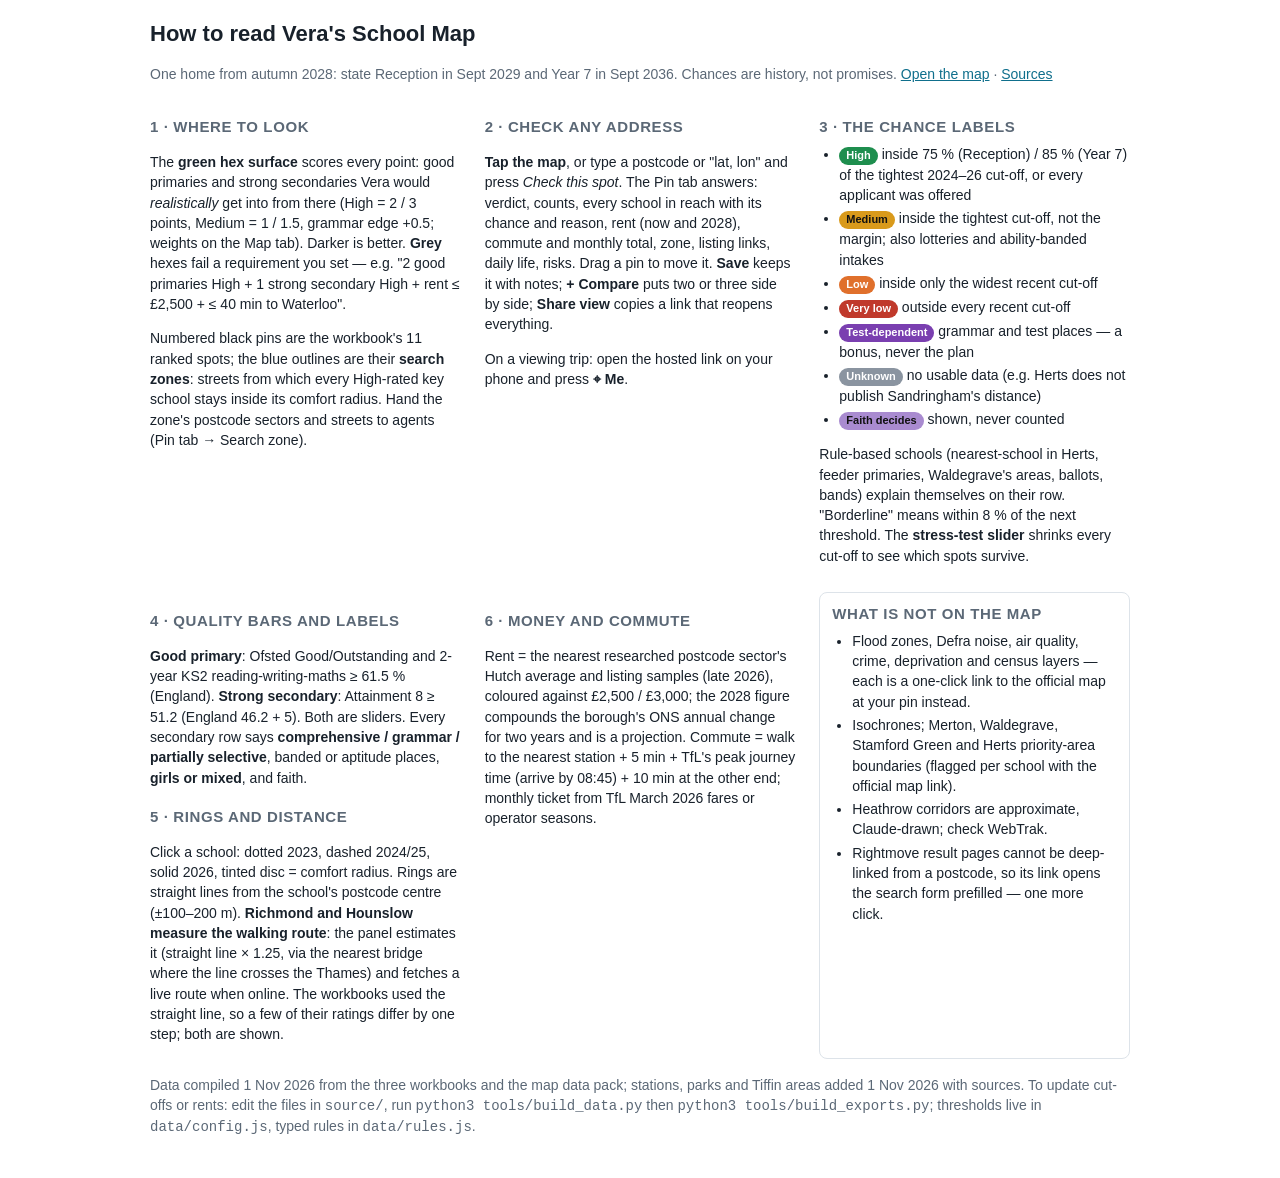
==== guide.html @ d2e93e6a "Vera's School Map — interactive map, data, yearly-refresh tooling Co-Authored-By: Claude Fable 5.1 <" ====
<!doctype html>
<html lang="en-GB">
<head>
<meta charset="utf-8">
<meta name="viewport" content="width=device-width, initial-scale=1">
<title>How to read this map — Vera's School Map</title>
<style>
  :root { --ink: #18212b; --muted: #5b6876; --line: #dde3e9; --accent: #0f6f8c; --bg: #fff; }
  @media (prefers-color-scheme: dark) { :root { --ink: #e8edf2; --muted: #a6b2bf; --line: #2a3745; --accent: #4fb3cf; --bg: #121a22; } }
  body { font: 14px/1.45 -apple-system, "IBM Plex Sans", "Segoe UI", sans-serif; color: var(--ink); background: var(--bg); margin: 0; padding: 18px max(16px, env(safe-area-inset-right)) 28px max(16px, env(safe-area-inset-left)); }
  main { max-width: 980px; margin: 0 auto; }
  h1 { font-size: 22px; margin: 0 0 4px; } h2 { font-size: 15px; margin: 18px 0 6px; text-transform: uppercase; letter-spacing: .04em; color: var(--muted); }
  .grid { display: grid; grid-template-columns: repeat(auto-fit, minmax(290px, 1fr)); gap: 12px 24px; }
  .chip { display: inline-block; padding: 1px 7px; border-radius: 10px; font-size: 11px; font-weight: 600; color: #fff; }
  ol, ul { padding-left: 20px; margin: 4px 0; } li { margin: 3px 0; }
  .muted { color: var(--muted); } a { color: var(--accent); }
  .box { border: 1px solid var(--line); border-radius: 8px; padding: 10px 12px; }
  @media print { body { padding: 0; } }
</style>
</head>
<body><main>
<h1>How to read Vera's School Map</h1>
<p class="muted">One home from autumn 2028: state Reception in Sept 2029 and Year 7 in Sept 2036. Chances are history, not promises. <a href="index.html">Open the map</a> · <a href="sources.html">Sources</a></p>

<div class="grid">
  <div>
    <h2>1 · Where to look</h2>
    <p>The <b>green hex surface</b> scores every point: good primaries and strong secondaries Vera would <i>realistically</i> get into from there (High = 2 / 3 points, Medium = 1 / 1.5, grammar edge +0.5; weights on the Map tab). Darker is better. <b>Grey</b> hexes fail a requirement you set — e.g. "2 good primaries High + 1 strong secondary High + rent ≤ £2,500 + ≤ 40 min to Waterloo".</p>
    <p>Numbered black pins are the workbook's 11 ranked spots; the blue outlines are their <b>search zones</b>: streets from which every High-rated key school stays inside its comfort radius. Hand the zone's postcode sectors and streets to agents (Pin tab → Search zone).</p>
  </div>
  <div>
    <h2>2 · Check any address</h2>
    <p><b>Tap the map</b>, or type a postcode or "lat, lon" and press <i>Check this spot</i>. The Pin tab answers: verdict, counts, every school in reach with its chance and reason, rent (now and 2028), commute and monthly total, zone, listing links, daily life, risks. Drag a pin to move it. <b>Save</b> keeps it with notes; <b>+ Compare</b> puts two or three side by side; <b>Share view</b> copies a link that reopens everything.</p>
    <p>On a viewing trip: open the hosted link on your phone and press <b>⌖ Me</b>.</p>
  </div>
  <div>
    <h2>3 · The chance labels</h2>
    <ul>
      <li><span class="chip" style="background:#1e8e4e">High</span> inside 75 % (Reception) / 85 % (Year 7) of the tightest 2024–26 cut-off, or every applicant was offered</li>
      <li><span class="chip" style="background:#d99a1b;color:#111">Medium</span> inside the tightest cut-off, not the margin; also lotteries and ability-banded intakes</li>
      <li><span class="chip" style="background:#e0702c">Low</span> inside only the widest recent cut-off</li>
      <li><span class="chip" style="background:#c0392b">Very low</span> outside every recent cut-off</li>
      <li><span class="chip" style="background:#7a3fb0">Test-dependent</span> grammar and test places — a bonus, never the plan</li>
      <li><span class="chip" style="background:#8a94a0">Unknown</span> no usable data (e.g. Herts does not publish Sandringham's distance)</li>
      <li><span class="chip" style="background:#a98bd0;color:#111">Faith decides</span> shown, never counted</li>
    </ul>
    <p>Rule-based schools (nearest-school in Herts, feeder primaries, Waldegrave's areas, ballots, bands) explain themselves on their row. "Borderline" means within 8 % of the next threshold. The <b>stress-test slider</b> shrinks every cut-off to see which spots survive.</p>
  </div>
  <div>
    <h2>4 · Quality bars and labels</h2>
    <p><b>Good primary</b>: Ofsted Good/Outstanding and 2-year KS2 reading-writing-maths ≥ 61.5 % (England). <b>Strong secondary</b>: Attainment 8 ≥ 51.2 (England 46.2 + 5). Both are sliders. Every secondary row says <b>comprehensive / grammar / partially selective</b>, banded or aptitude places, <b>girls or mixed</b>, and faith.</p>
    <h2>5 · Rings and distance</h2>
    <p>Click a school: dotted 2023, dashed 2024/25, solid 2026, tinted disc = comfort radius. Rings are straight lines from the school's postcode centre (±100–200 m). <b>Richmond and Hounslow measure the walking route</b>: the panel estimates it (straight line × 1.25, via the nearest bridge where the line crosses the Thames) and fetches a live route when online. The workbooks used the straight line, so a few of their ratings differ by one step; both are shown.</p>
  </div>
  <div>
    <h2>6 · Money and commute</h2>
    <p>Rent = the nearest researched postcode sector's Hutch average and listing samples (late 2026), coloured against £2,500 / £3,000; the 2028 figure compounds the borough's ONS annual change for two years and is a projection. Commute = walk to the nearest station + 5 min + TfL's peak journey time (arrive by 08:45) + 10 min at the other end; monthly ticket from TfL March 2026 fares or operator seasons.</p>
  </div>
  <div class="box">
    <h2 style="margin-top:0">What is not on the map</h2>
    <ul>
      <li>Flood zones, Defra noise, air quality, crime, deprivation and census layers — each is a one-click link to the official map at your pin instead.</li>
      <li>Isochrones; Merton, Waldegrave, Stamford Green and Herts priority-area boundaries (flagged per school with the official map link).</li>
      <li>Heathrow corridors are approximate, Claude-drawn; check WebTrak.</li>
      <li>Rightmove result pages cannot be deep-linked from a postcode, so its link opens the search form prefilled — one more click.</li>
    </ul>
  </div>
</div>
<p class="muted" style="margin-top:16px">Data compiled 1 Nov 2026 from the three workbooks and the map data pack; stations, parks and Tiffin areas added 1 Nov 2026 with sources. To update cut-offs or rents: edit the files in <code>source/</code>, run <code>python3 tools/build_data.py</code> then <code>python3 tools/build_exports.py</code>; thresholds live in <code>data/config.js</code>, typed rules in <code>data/rules.js</code>.</p>
</main></body>
</html>
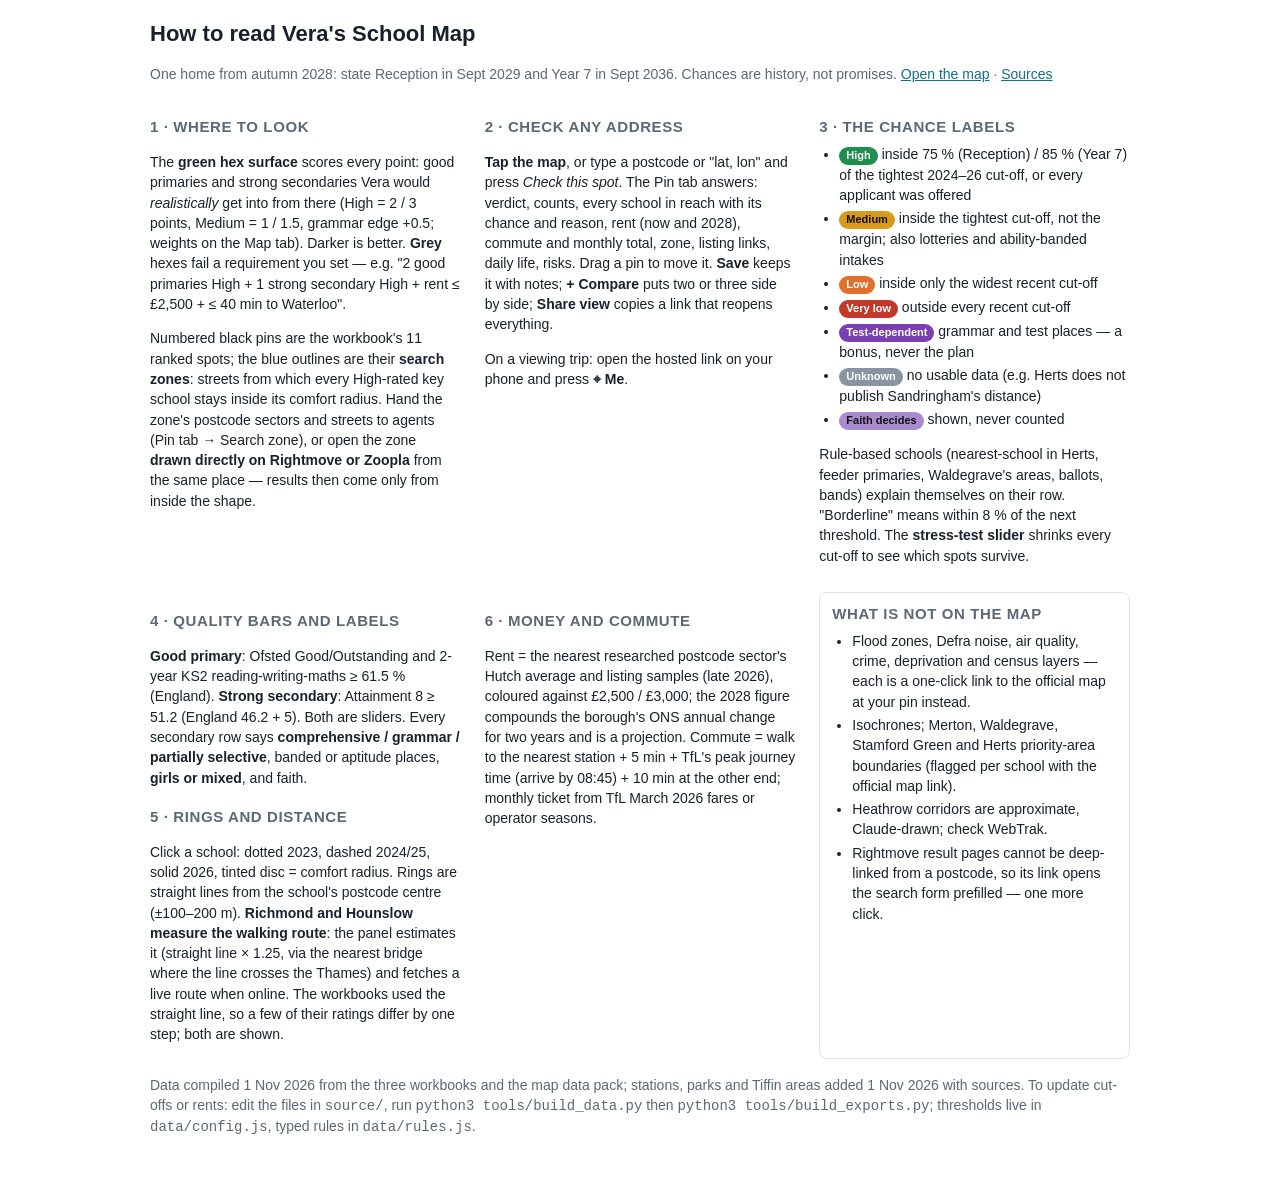
==== commit e6cb1eb4: "Zones as drawn-area searches on Rightmove/Zoopla; zones stop at the Thames Co-Authored-By: Claude Fa" ====
--- a/guide.html
+++ b/guide.html
@@ -26,7 +26,7 @@
   <div>
     <h2>1 · Where to look</h2>
     <p>The <b>green hex surface</b> scores every point: good primaries and strong secondaries Vera would <i>realistically</i> get into from there (High = 2 / 3 points, Medium = 1 / 1.5, grammar edge +0.5; weights on the Map tab). Darker is better. <b>Grey</b> hexes fail a requirement you set — e.g. "2 good primaries High + 1 strong secondary High + rent ≤ £2,500 + ≤ 40 min to Waterloo".</p>
-    <p>Numbered black pins are the workbook's 11 ranked spots; the blue outlines are their <b>search zones</b>: streets from which every High-rated key school stays inside its comfort radius. Hand the zone's postcode sectors and streets to agents (Pin tab → Search zone).</p>
+    <p>Numbered black pins are the workbook's 11 ranked spots; the blue outlines are their <b>search zones</b>: streets from which every High-rated key school stays inside its comfort radius. Hand the zone's postcode sectors and streets to agents (Pin tab → Search zone), or open the zone <b>drawn directly on Rightmove or Zoopla</b> from the same place — results then come only from inside the shape.</p>
   </div>
   <div>
     <h2>2 · Check any address</h2>
